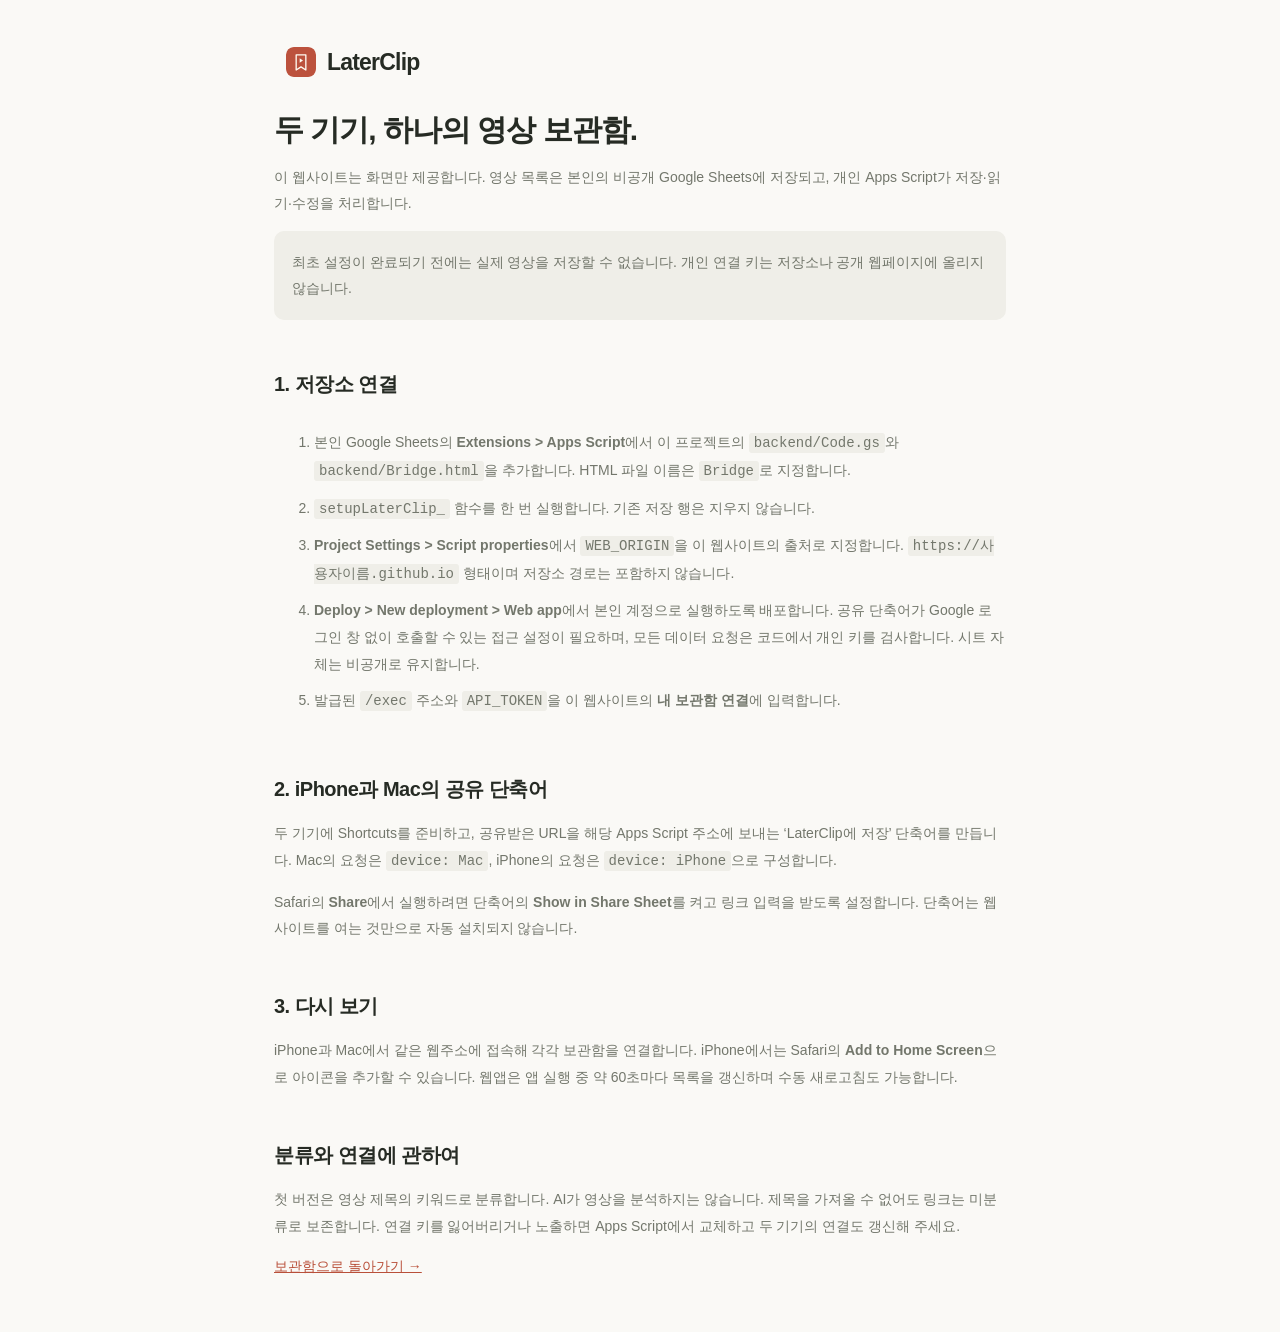
==== web/setup.html @ c5a5617d "Build Safari web library with private Sheets bridge and Pages deployment" ====
<!doctype html><html lang="ko"><head><meta charset="utf-8"><meta name="viewport" content="width=device-width,initial-scale=1"><meta name="referrer" content="no-referrer"><title>최초 연결 안내 · LaterClip</title><link rel="stylesheet" href="./style.css"><link rel="icon" href="./icon.svg"></head><body><main class="setup-page"><a class="brand" href="./"><img src="./icon.svg" alt="" width="30" height="30">LaterClip</a><h1>두 기기, 하나의 영상 보관함.</h1><p>이 웹사이트는 화면만 제공합니다. 영상 목록은 본인의 비공개 Google Sheets에 저장되고, 개인 Apps Script가 저장·읽기·수정을 처리합니다.</p><p class="notice">최초 설정이 완료되기 전에는 실제 영상을 저장할 수 없습니다. 개인 연결 키는 저장소나 공개 웹페이지에 올리지 않습니다.</p><h2>1. 저장소 연결</h2><ol><li>본인 Google Sheets의 <b>Extensions &gt; Apps Script</b>에서 이 프로젝트의 <code>backend/Code.gs</code>와 <code>backend/Bridge.html</code>을 추가합니다. HTML 파일 이름은 <code>Bridge</code>로 지정합니다.</li><li><code>setupLaterClip_</code> 함수를 한 번 실행합니다. 기존 저장 행은 지우지 않습니다.</li><li><b>Project Settings &gt; Script properties</b>에서 <code>WEB_ORIGIN</code>을 이 웹사이트의 출처로 지정합니다. <code>https://사용자이름.github.io</code> 형태이며 저장소 경로는 포함하지 않습니다.</li><li><b>Deploy &gt; New deployment &gt; Web app</b>에서 본인 계정으로 실행하도록 배포합니다. 공유 단축어가 Google 로그인 창 없이 호출할 수 있는 접근 설정이 필요하며, 모든 데이터 요청은 코드에서 개인 키를 검사합니다. 시트 자체는 비공개로 유지합니다.</li><li>발급된 <code>/exec</code> 주소와 <code>API_TOKEN</code>을 이 웹사이트의 <b>내 보관함 연결</b>에 입력합니다.</li></ol><h2>2. iPhone과 Mac의 공유 단축어</h2><p>두 기기에 Shortcuts를 준비하고, 공유받은 URL을 해당 Apps Script 주소에 보내는 ‘LaterClip에 저장’ 단축어를 만듭니다. Mac의 요청은 <code>device: Mac</code>, iPhone의 요청은 <code>device: iPhone</code>으로 구성합니다.</p><p>Safari의 <b>Share</b>에서 실행하려면 단축어의 <b>Show in Share Sheet</b>를 켜고 링크 입력을 받도록 설정합니다. 단축어는 웹사이트를 여는 것만으로 자동 설치되지 않습니다.</p><h2>3. 다시 보기</h2><p>iPhone과 Mac에서 같은 웹주소에 접속해 각각 보관함을 연결합니다. iPhone에서는 Safari의 <b>Add to Home Screen</b>으로 아이콘을 추가할 수 있습니다. 웹앱은 앱 실행 중 약 60초마다 목록을 갱신하며 수동 새로고침도 가능합니다.</p><h2>분류와 연결에 관하여</h2><p>첫 버전은 영상 제목의 키워드로 분류합니다. AI가 영상을 분석하지는 않습니다. 제목을 가져올 수 없어도 링크는 미분류로 보존합니다. 연결 키를 잃어버리거나 노출하면 Apps Script에서 교체하고 두 기기의 연결도 갱신해 주세요.</p><p><a href="./">보관함으로 돌아가기 →</a></p></main></body></html>
---- web/style.css ----
@charset "UTF-8";
:root{color-scheme:light dark;--bg:light-dark(#faf9f6,#1e211d);--surface:light-dark(#fff,#292d27);--sidebar:light-dark(#efeee8,#242820);--text:light-dark(#262b24,#eeefe8);--muted:light-dark(#73776c,#adb5a3);--line:light-dark(#e3e5dc,#3a4233);--accent:light-dark(#b9503a,#ef937b);--on-accent:light-dark(#fffdf7,#24170d);--selected:light-dark(#e8e3d7,#464331);--danger:light-dark(#ac3429,#ff9d8f);--danger-bg:light-dark(#fff0ec,#432a24);--success:light-dark(#63815b,#b7d1a8);font:14px/1.5 -apple-system,BlinkMacSystemFont,"Apple SD Gothic Neo","Noto Sans KR",sans-serif;color:var(--text);background:var(--bg)}
*{box-sizing:border-box}body{margin:0}button,input,textarea,select{font:inherit;color:inherit}button,a,input,select,textarea{-webkit-tap-highlight-color:transparent}button{cursor:pointer}button:disabled{cursor:default;opacity:.46}a{color:inherit;text-decoration:none}button{border:0}button,input,textarea,select{border-radius:8px}input,textarea,select{background:var(--surface);border:1px solid var(--line);padding:11px 12px;min-width:0}input:focus-visible,textarea:focus-visible,button:focus-visible,select:focus-visible,a:focus-visible{outline:2px solid var(--accent);outline-offset:3px}button:focus:not(:focus-visible){outline:none}button:disabled{pointer-events:none}textarea{resize:vertical}button svg{pointer-events:none}h1,h2,p{margin-top:0}[hidden]{display:none!important}.skip{position:absolute;top:-100px;left:10px;z-index:10;padding:10px;background:var(--surface)}.skip:focus{top:10px}.app-shell{display:grid;grid-template-columns:225px minmax(0,1fr);max-width:1600px;min-height:100svh;margin:auto}.sidebar{background:var(--sidebar);padding:30px 16px 20px;display:flex;flex-direction:column;gap:30px;border-right:1px solid var(--line)}.brand{display:flex;align-items:center;gap:11px;padding:0 12px;font-size:23px;font-weight:680;letter-spacing:-.8px}.brand img{border-radius:8px}.navigation{display:grid;gap:5px}.navigation button{display:flex;align-items:center;gap:10px;padding:11px 12px;width:100%;background:none;text-align:left;white-space:nowrap;font-size:13px;min-height:42px}.navigation button:hover{background:color-mix(in srgb,var(--selected) 60%,transparent)}.navigation button[aria-pressed=true]{background:var(--selected);font-weight:600}.navigation button>span{width:20px;text-align:center;font-size:17px;font-weight:400}.navigation b{margin-left:auto;font-size:11px;font-weight:400;color:var(--muted)}.category-group h2{font-size:11px;letter-spacing:.5px;color:var(--muted);font-weight:500;padding-left:12px;margin-bottom:10px}.sidebar-bottom{margin-top:auto;display:grid;gap:8px}.sidebar-bottom .quiet{display:flex;justify-content:space-between;text-align:left;padding:8px 12px;font-size:12px}.privacy{font-size:11px;color:var(--muted);padding:15px 12px 0;border-top:1px solid var(--line);margin-top:8px}.status-dot{display:inline-block;width:6px;height:6px;border-radius:50%;background:var(--success);flex-shrink:0;margin-right:5px}.status-dot.disconnected{background:var(--muted)}.status-dot.error{background:var(--danger)}.status-dot.busy{background:var(--accent)}main{padding:43px 38px 0;display:flex;flex-direction:column;min-width:0}.main-header{display:flex;justify-content:space-between;align-items:center;gap:24px;margin-bottom:27px}.eyebrow{font-size:10px;letter-spacing:1.5px;color:var(--accent);font-weight:600;margin:0 0 10px}h1{font-size:30px;font-weight:670;letter-spacing:-1px;line-height:1.3;margin:0 0 9px}#subtitle{font-size:13px;color:var(--muted);margin-bottom:0}.primary,.secondary{display:inline-flex;justify-content:center;align-items:center;gap:5px;padding:10px 15px;min-height:40px;font-size:13px;font-weight:550;white-space:nowrap}.primary{background:var(--accent);color:var(--on-accent)}.primary:hover:not(:disabled){filter:brightness(.96)}.secondary{background:var(--surface);border:1px solid var(--line)}.quiet{background:none;color:var(--muted);padding:8px 3px;font-size:12px}.quiet:hover{color:var(--text)}.danger{color:var(--danger)}.destructive{background:var(--danger);color:var(--on-accent)}.toolbar{display:flex;gap:12px;margin-bottom:24px}.search{display:flex;gap:10px;align-items:center;background:var(--surface);border:1px solid var(--line);border-radius:9px;flex:1;padding:0 12px;color:var(--muted)}.search>span{font-size:24px;line-height:1}.search input{border:0;background:transparent;padding:12px 0;width:100%;border-radius:0;outline-offset:0}.toolbar select{font-size:12px;max-width:145px}.video-grid{display:grid;grid-template-columns:repeat(auto-fill,minmax(min(235px,100%),1fr));gap:22px 20px;margin-bottom:35px;align-items:start}.video{min-width:0;background:var(--surface);border:1px solid var(--line);border-radius:12px;overflow:hidden}.thumbnail{display:block;position:relative;aspect-ratio:16/9;overflow:hidden;background:var(--selected)}.thumbnail img{position:absolute;inset:0;width:100%;height:100%;object-fit:cover}.thumbnail-placeholder{height:100%;display:flex;align-items:center;justify-content:center;flex-direction:column;gap:14px;color:var(--muted);background:color-mix(in srgb,var(--selected) 65%,var(--surface))}.thumbnail-placeholder>span{font-size:40px;font-weight:200;line-height:1}.thumbnail-placeholder small{font-size:9px;letter-spacing:2px}.open-indicator{position:absolute;right:10px;bottom:10px;padding:1px 6px;border-radius:4px;background:var(--surface);color:var(--muted);font-size:13px;opacity:.9}.video-body{padding:15px}.video-meta{display:flex;align-items:center;justify-content:space-between;gap:7px;margin-bottom:10px;color:var(--muted);font-size:10px;flex-wrap:wrap}.category-pill{background:var(--bg);border-radius:4px;padding:3px 7px;font-size:10px;color:var(--muted)}.video-title{font-size:14px;font-weight:600;line-height:1.55;min-height:44px;overflow-wrap:anywhere;display:-webkit-box;-webkit-line-clamp:2;-webkit-box-orient:vertical;overflow:hidden}.video-title:hover{color:var(--accent)}.video-note{font-size:12px;color:var(--muted);margin:9px 0 0;white-space:pre-wrap;overflow-wrap:anywhere;display:-webkit-box;-webkit-line-clamp:2;-webkit-box-orient:vertical;overflow:hidden}.video-bottom{margin-top:16px;display:flex;justify-content:space-between;align-items:center;gap:5px;flex-wrap:wrap}.video-date{font-size:10px;color:var(--muted)}.card-actions{display:flex;gap:5px;align-items:center}.card-actions button{font-size:11px;color:var(--muted);padding:5px 4px;background:none;min-height:27px}.card-actions .watch-button{font-size:18px;line-height:1}.watch-button[aria-pressed=true]{color:var(--success)}.card-actions .delete-button{font-size:18px}.card-actions button:hover{color:var(--accent)}footer{margin-top:auto;display:flex;align-items:center;justify-content:space-between;gap:12px;flex-wrap:wrap;border-top:1px solid var(--line);padding:12px 0 16px;color:var(--muted);font-size:11px}.sync{display:flex;align-items:center;gap:3px;min-width:0}.empty-state{min-height:400px;display:flex;align-items:center;justify-content:center;flex-direction:column;text-align:center;padding:50px 20px;gap:12px;flex:1}.empty-state img{margin-bottom:5px;opacity:.9}.empty-state h2{font-size:22px;font-weight:600;letter-spacing:-.6px;margin:4px 0}.empty-state p{font-size:13px;line-height:1.9;color:var(--muted);margin:0 0 8px}.empty-symbol{font-size:45px;color:var(--muted)}#error-banner{display:flex;justify-content:space-between;align-items:center;gap:15px;background:var(--danger-bg);color:var(--danger);border-radius:8px;padding:12px 14px;margin-bottom:20px;font-size:12px}#error-banner .secondary{flex-shrink:0;font-size:11px;padding:7px 10px;min-height:32px}dialog{width:min(510px,calc(100% - 30px));max-height:calc(100svh - 40px);overflow:auto;border:1px solid var(--line);background:var(--surface);color:var(--text);border-radius:17px;padding:27px;box-shadow:0 15px 70px #0002}dialog::backdrop{background:#1b201d72;backdrop-filter:blur(3px)}.dialog-heading{display:flex;align-items:flex-start;justify-content:space-between;gap:15px;margin-bottom:14px}.dialog-heading h2{font-size:21px;font-weight:630;letter-spacing:-.5px;margin:0}.dialog-heading .eyebrow{font-size:9px;margin-bottom:8px}.icon-button{padding:0 7px;background:none;color:var(--muted);font-size:26px;line-height:1}.dialog-description{font-size:13px;line-height:1.8;color:var(--muted);overflow-wrap:anywhere}dialog form>label,dialog #url-field>label,dialog #edit-fields>label:not(.check){display:block;margin:18px 0 7px;font-size:12px;font-weight:550}dialog input:not([type=checkbox]),dialog textarea,dialog select{width:100%;font-size:13px;display:block}dialog .check{display:flex!important;align-items:center;gap:8px;font-size:12px;font-weight:400;line-height:1.6}input[type=checkbox]{accent-color:var(--accent);width:16px;height:16px;flex-shrink:0}.field-note{font-size:11px;color:var(--muted);line-height:1.8;margin:12px 0}.dialog-actions{display:flex;justify-content:flex-end;gap:10px;margin-top:23px;align-items:center}.dialog-actions .danger{margin-right:auto}.optional{font-weight:400;font-size:11px;color:var(--muted);margin-left:5px}.form-error{font-size:12px;color:var(--danger);background:var(--danger-bg);padding:10px;border-radius:7px;line-height:1.7}.help-steps{padding-left:23px;margin:25px 0}.help-steps li{padding-left:5px;margin-bottom:21px}.help-steps b{font-size:14px;font-weight:600}.help-steps p{font-size:12px;color:var(--muted);line-height:1.8;margin:7px 0}.help-link{margin-top:10px}#toast{position:fixed;bottom:max(25px,env(safe-area-inset-bottom));left:50%;transform:translateX(-50%);z-index:50;background:var(--text);color:var(--bg);padding:12px 20px;border-radius:10px;font-size:13px;max-width:calc(100% - 35px);box-shadow:0 6px 30px #0002;text-align:center}.setup-page{max-width:780px;margin:0 auto;padding:45px 24px;min-height:100svh}.setup-page h1{margin:30px 0 15px}.setup-page h2{font-size:20px;letter-spacing:-.5px;margin-top:35px}.setup-page p,.setup-page li{color:var(--muted);line-height:1.9}.setup-page li{margin-bottom:10px}.setup-page a:not(.brand){color:var(--accent);text-decoration:underline}.setup-page code{overflow-wrap:anywhere;background:var(--sidebar);padding:2px 5px;border-radius:3px}.setup-page .notice{padding:18px;background:var(--sidebar);border-radius:10px}
@media(min-width:1500px){main{padding-top:55px}.video-grid{grid-template-columns:repeat(4,minmax(0,1fr))}}
@media(max-width:900px){.app-shell{grid-template-columns:190px minmax(0,1fr)}.sidebar{padding:28px 10px 18px}.brand{font-size:21px;padding-left:10px}main{padding:32px 24px 0}.video-grid{gap:18px 15px;grid-template-columns:repeat(2,minmax(0,1fr))}.navigation button{padding:10px;font-size:12px}.main-header{gap:14px}h1{font-size:27px}.main-header .primary{padding:9px 12px}}
@media(max-width:630px){.app-shell{display:block}.sidebar{padding:20px 16px 13px;border-right:0;border-bottom:1px solid var(--line);gap:16px}.brand{padding:0;font-size:22px}.brand img{width:27px;height:27px}#library-nav{display:flex;gap:5px;flex-wrap:wrap}.navigation button{width:auto;min-height:38px;padding:8px 10px;font-size:12px}#library-nav button>span{display:none}.navigation b{margin-left:2px}.category-group h2{display:none}#categories{display:flex;gap:5px;flex-wrap:wrap}#categories button{font-size:11px;min-height:30px;padding:5px 9px}#categories button>span,#categories b{display:none}.sidebar-bottom{position:absolute;top:20px;right:18px;margin:0;display:flex;gap:10px}.sidebar-bottom .quiet{font-size:11px;padding:5px 0}.sidebar-bottom .privacy{display:none}#help-button{font-size:0}.sidebar-bottom #help-button span{font-size:17px}#settings-button span{display:none}main{padding:26px 17px 0}.eyebrow{font-size:9px;letter-spacing:1.2px;margin-bottom:8px}.main-header{margin-bottom:20px;gap:12px}.main-header .primary{font-size:12px;padding:9px 11px}.main-header h1{font-size:25px}#subtitle{font-size:11px;max-width:235px}.toolbar{gap:8px;margin-bottom:20px}.toolbar select{max-width:112px;padding:10px 6px;font-size:11px}.search{gap:7px;padding:0 10px}.search input{font-size:13px;min-height:43px}.video-grid{gap:15px 10px}.video-body{padding:11px}.video-title{font-size:12px;line-height:1.6;min-height:39px}.video-meta{font-size:9px;margin-bottom:8px}.category-pill{font-size:9px;padding:2px 5px}.video-date{font-size:9px}.card-actions{gap:3px}.card-actions button{padding:4px 2px;font-size:10px}.card-actions .watch-button{font-size:17px}.video-bottom{margin-top:12px}.thumbnail-placeholder small{font-size:7px;letter-spacing:1.3px}.thumbnail-placeholder{gap:8px}.thumbnail-placeholder>span{font-size:31px}.open-indicator{right:7px;bottom:7px;font-size:11px}.empty-state{min-height:370px;padding:45px 10px}.empty-state h2{font-size:20px}.empty-state p{font-size:12px}dialog{padding:23px 20px}.dialog-heading h2{font-size:20px}.dialog-description{font-size:12px}footer{font-size:10px}.sync{max-width:75%}}
@media(max-width:360px){.main-header{align-items:flex-start}.main-header .primary{font-size:11px;padding:9px}.main-header h1{font-size:23px}.brand{font-size:20px}.video-grid{grid-template-columns:minmax(0,1fr)}.thumbnail{aspect-ratio:2/1}.video-title{font-size:14px;min-height:0}.video-meta,.video-date{font-size:11px}.category-pill{font-size:10px}.card-actions button{font-size:12px}#subtitle{max-width:180px}}
@media(pointer:coarse){input,textarea,select,dialog input:not([type=checkbox]),dialog textarea,dialog select,.search input{font-size:16px}.card-actions button{min-width:36px;min-height:42px}.video-bottom{gap:2px}.primary,.secondary{min-height:44px}.icon-button{min-width:40px;min-height:40px}}
@media(prefers-reduced-motion:no-preference){.video,.primary,.secondary{transition:background-color .15s ease}.video:hover{border-color:color-mix(in srgb,var(--accent) 35%,var(--line))}}
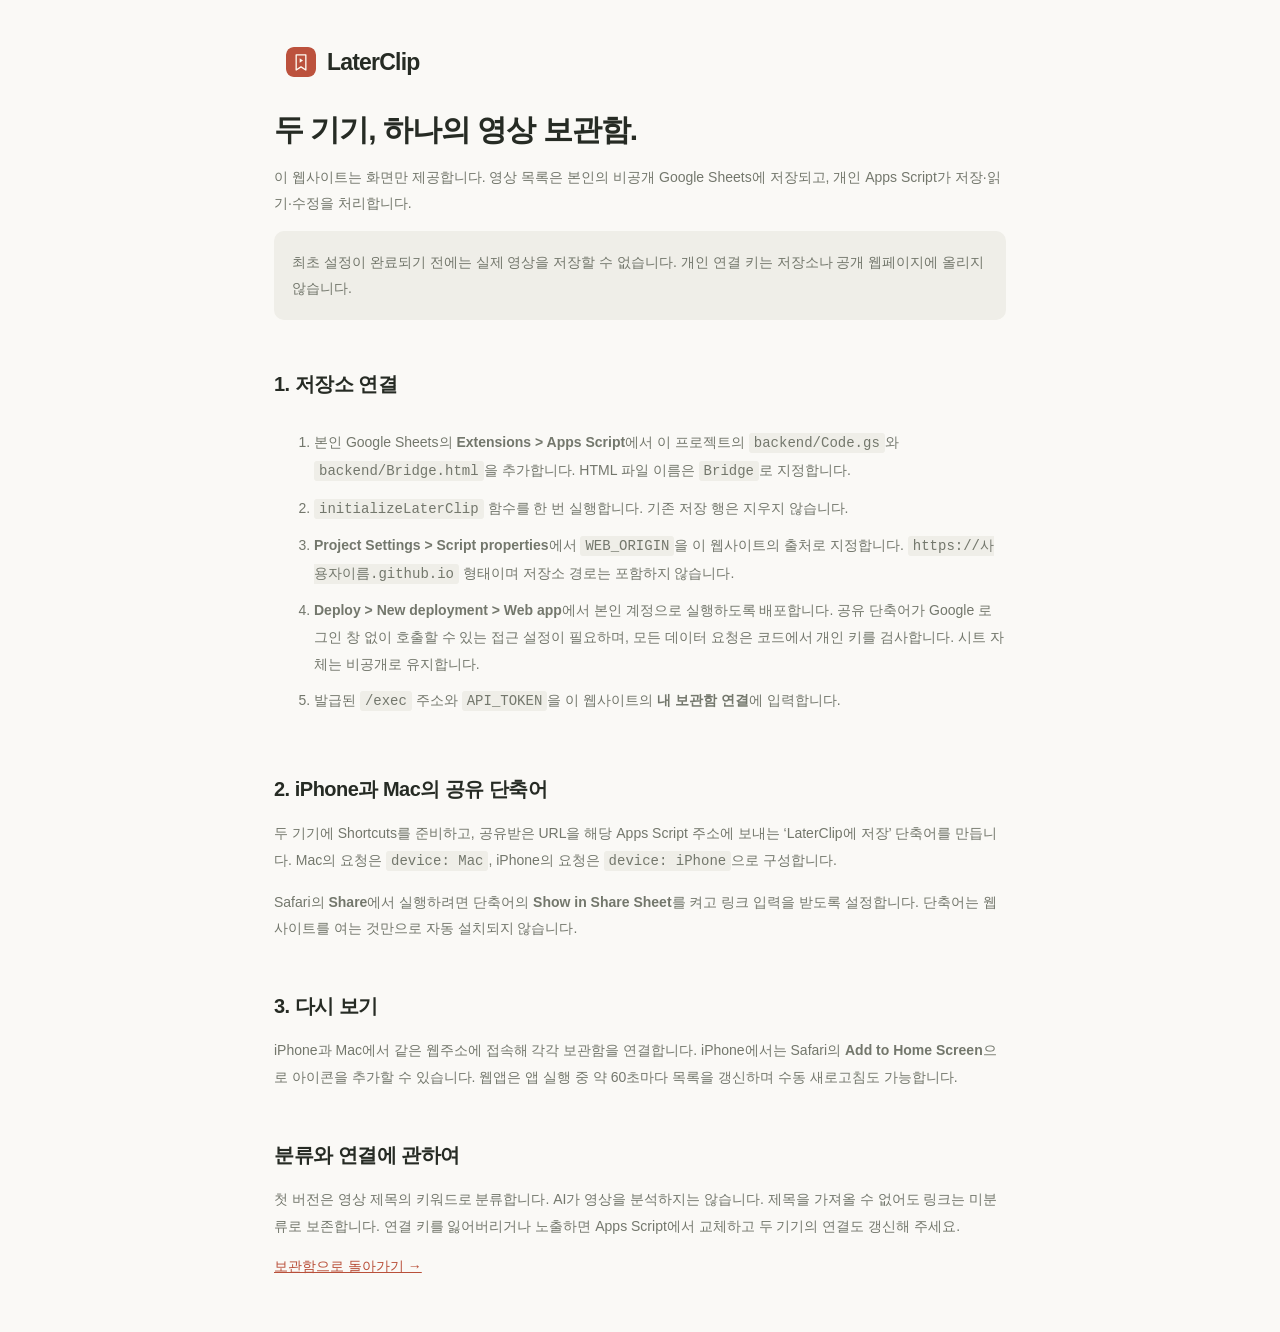
==== commit 8f3161ee: "Expose one-time editor setup while keeping deployed initialization locked" ====
--- a/web/setup.html
+++ b/web/setup.html
@@ -1 +1 @@
-<!doctype html><html lang="ko"><head><meta charset="utf-8"><meta name="viewport" content="width=device-width,initial-scale=1"><meta name="referrer" content="no-referrer"><title>최초 연결 안내 · LaterClip</title><link rel="stylesheet" href="./style.css"><link rel="icon" href="./icon.svg"></head><body><main class="setup-page"><a class="brand" href="./"><img src="./icon.svg" alt="" width="30" height="30">LaterClip</a><h1>두 기기, 하나의 영상 보관함.</h1><p>이 웹사이트는 화면만 제공합니다. 영상 목록은 본인의 비공개 Google Sheets에 저장되고, 개인 Apps Script가 저장·읽기·수정을 처리합니다.</p><p class="notice">최초 설정이 완료되기 전에는 실제 영상을 저장할 수 없습니다. 개인 연결 키는 저장소나 공개 웹페이지에 올리지 않습니다.</p><h2>1. 저장소 연결</h2><ol><li>본인 Google Sheets의 <b>Extensions &gt; Apps Script</b>에서 이 프로젝트의 <code>backend/Code.gs</code>와 <code>backend/Bridge.html</code>을 추가합니다. HTML 파일 이름은 <code>Bridge</code>로 지정합니다.</li><li><code>setupLaterClip_</code> 함수를 한 번 실행합니다. 기존 저장 행은 지우지 않습니다.</li><li><b>Project Settings &gt; Script properties</b>에서 <code>WEB_ORIGIN</code>을 이 웹사이트의 출처로 지정합니다. <code>https://사용자이름.github.io</code> 형태이며 저장소 경로는 포함하지 않습니다.</li><li><b>Deploy &gt; New deployment &gt; Web app</b>에서 본인 계정으로 실행하도록 배포합니다. 공유 단축어가 Google 로그인 창 없이 호출할 수 있는 접근 설정이 필요하며, 모든 데이터 요청은 코드에서 개인 키를 검사합니다. 시트 자체는 비공개로 유지합니다.</li><li>발급된 <code>/exec</code> 주소와 <code>API_TOKEN</code>을 이 웹사이트의 <b>내 보관함 연결</b>에 입력합니다.</li></ol><h2>2. iPhone과 Mac의 공유 단축어</h2><p>두 기기에 Shortcuts를 준비하고, 공유받은 URL을 해당 Apps Script 주소에 보내는 ‘LaterClip에 저장’ 단축어를 만듭니다. Mac의 요청은 <code>device: Mac</code>, iPhone의 요청은 <code>device: iPhone</code>으로 구성합니다.</p><p>Safari의 <b>Share</b>에서 실행하려면 단축어의 <b>Show in Share Sheet</b>를 켜고 링크 입력을 받도록 설정합니다. 단축어는 웹사이트를 여는 것만으로 자동 설치되지 않습니다.</p><h2>3. 다시 보기</h2><p>iPhone과 Mac에서 같은 웹주소에 접속해 각각 보관함을 연결합니다. iPhone에서는 Safari의 <b>Add to Home Screen</b>으로 아이콘을 추가할 수 있습니다. 웹앱은 앱 실행 중 약 60초마다 목록을 갱신하며 수동 새로고침도 가능합니다.</p><h2>분류와 연결에 관하여</h2><p>첫 버전은 영상 제목의 키워드로 분류합니다. AI가 영상을 분석하지는 않습니다. 제목을 가져올 수 없어도 링크는 미분류로 보존합니다. 연결 키를 잃어버리거나 노출하면 Apps Script에서 교체하고 두 기기의 연결도 갱신해 주세요.</p><p><a href="./">보관함으로 돌아가기 →</a></p></main></body></html>
+<!doctype html><html lang="ko"><head><meta charset="utf-8"><meta name="viewport" content="width=device-width,initial-scale=1"><meta name="referrer" content="no-referrer"><title>최초 연결 안내 · LaterClip</title><link rel="stylesheet" href="./style.css"><link rel="icon" href="./icon.svg"></head><body><main class="setup-page"><a class="brand" href="./"><img src="./icon.svg" alt="" width="30" height="30">LaterClip</a><h1>두 기기, 하나의 영상 보관함.</h1><p>이 웹사이트는 화면만 제공합니다. 영상 목록은 본인의 비공개 Google Sheets에 저장되고, 개인 Apps Script가 저장·읽기·수정을 처리합니다.</p><p class="notice">최초 설정이 완료되기 전에는 실제 영상을 저장할 수 없습니다. 개인 연결 키는 저장소나 공개 웹페이지에 올리지 않습니다.</p><h2>1. 저장소 연결</h2><ol><li>본인 Google Sheets의 <b>Extensions &gt; Apps Script</b>에서 이 프로젝트의 <code>backend/Code.gs</code>와 <code>backend/Bridge.html</code>을 추가합니다. HTML 파일 이름은 <code>Bridge</code>로 지정합니다.</li><li><code>initializeLaterClip</code> 함수를 한 번 실행합니다. 기존 저장 행은 지우지 않습니다.</li><li><b>Project Settings &gt; Script properties</b>에서 <code>WEB_ORIGIN</code>을 이 웹사이트의 출처로 지정합니다. <code>https://사용자이름.github.io</code> 형태이며 저장소 경로는 포함하지 않습니다.</li><li><b>Deploy &gt; New deployment &gt; Web app</b>에서 본인 계정으로 실행하도록 배포합니다. 공유 단축어가 Google 로그인 창 없이 호출할 수 있는 접근 설정이 필요하며, 모든 데이터 요청은 코드에서 개인 키를 검사합니다. 시트 자체는 비공개로 유지합니다.</li><li>발급된 <code>/exec</code> 주소와 <code>API_TOKEN</code>을 이 웹사이트의 <b>내 보관함 연결</b>에 입력합니다.</li></ol><h2>2. iPhone과 Mac의 공유 단축어</h2><p>두 기기에 Shortcuts를 준비하고, 공유받은 URL을 해당 Apps Script 주소에 보내는 ‘LaterClip에 저장’ 단축어를 만듭니다. Mac의 요청은 <code>device: Mac</code>, iPhone의 요청은 <code>device: iPhone</code>으로 구성합니다.</p><p>Safari의 <b>Share</b>에서 실행하려면 단축어의 <b>Show in Share Sheet</b>를 켜고 링크 입력을 받도록 설정합니다. 단축어는 웹사이트를 여는 것만으로 자동 설치되지 않습니다.</p><h2>3. 다시 보기</h2><p>iPhone과 Mac에서 같은 웹주소에 접속해 각각 보관함을 연결합니다. iPhone에서는 Safari의 <b>Add to Home Screen</b>으로 아이콘을 추가할 수 있습니다. 웹앱은 앱 실행 중 약 60초마다 목록을 갱신하며 수동 새로고침도 가능합니다.</p><h2>분류와 연결에 관하여</h2><p>첫 버전은 영상 제목의 키워드로 분류합니다. AI가 영상을 분석하지는 않습니다. 제목을 가져올 수 없어도 링크는 미분류로 보존합니다. 연결 키를 잃어버리거나 노출하면 Apps Script에서 교체하고 두 기기의 연결도 갱신해 주세요.</p><p><a href="./">보관함으로 돌아가기 →</a></p></main></body></html>
